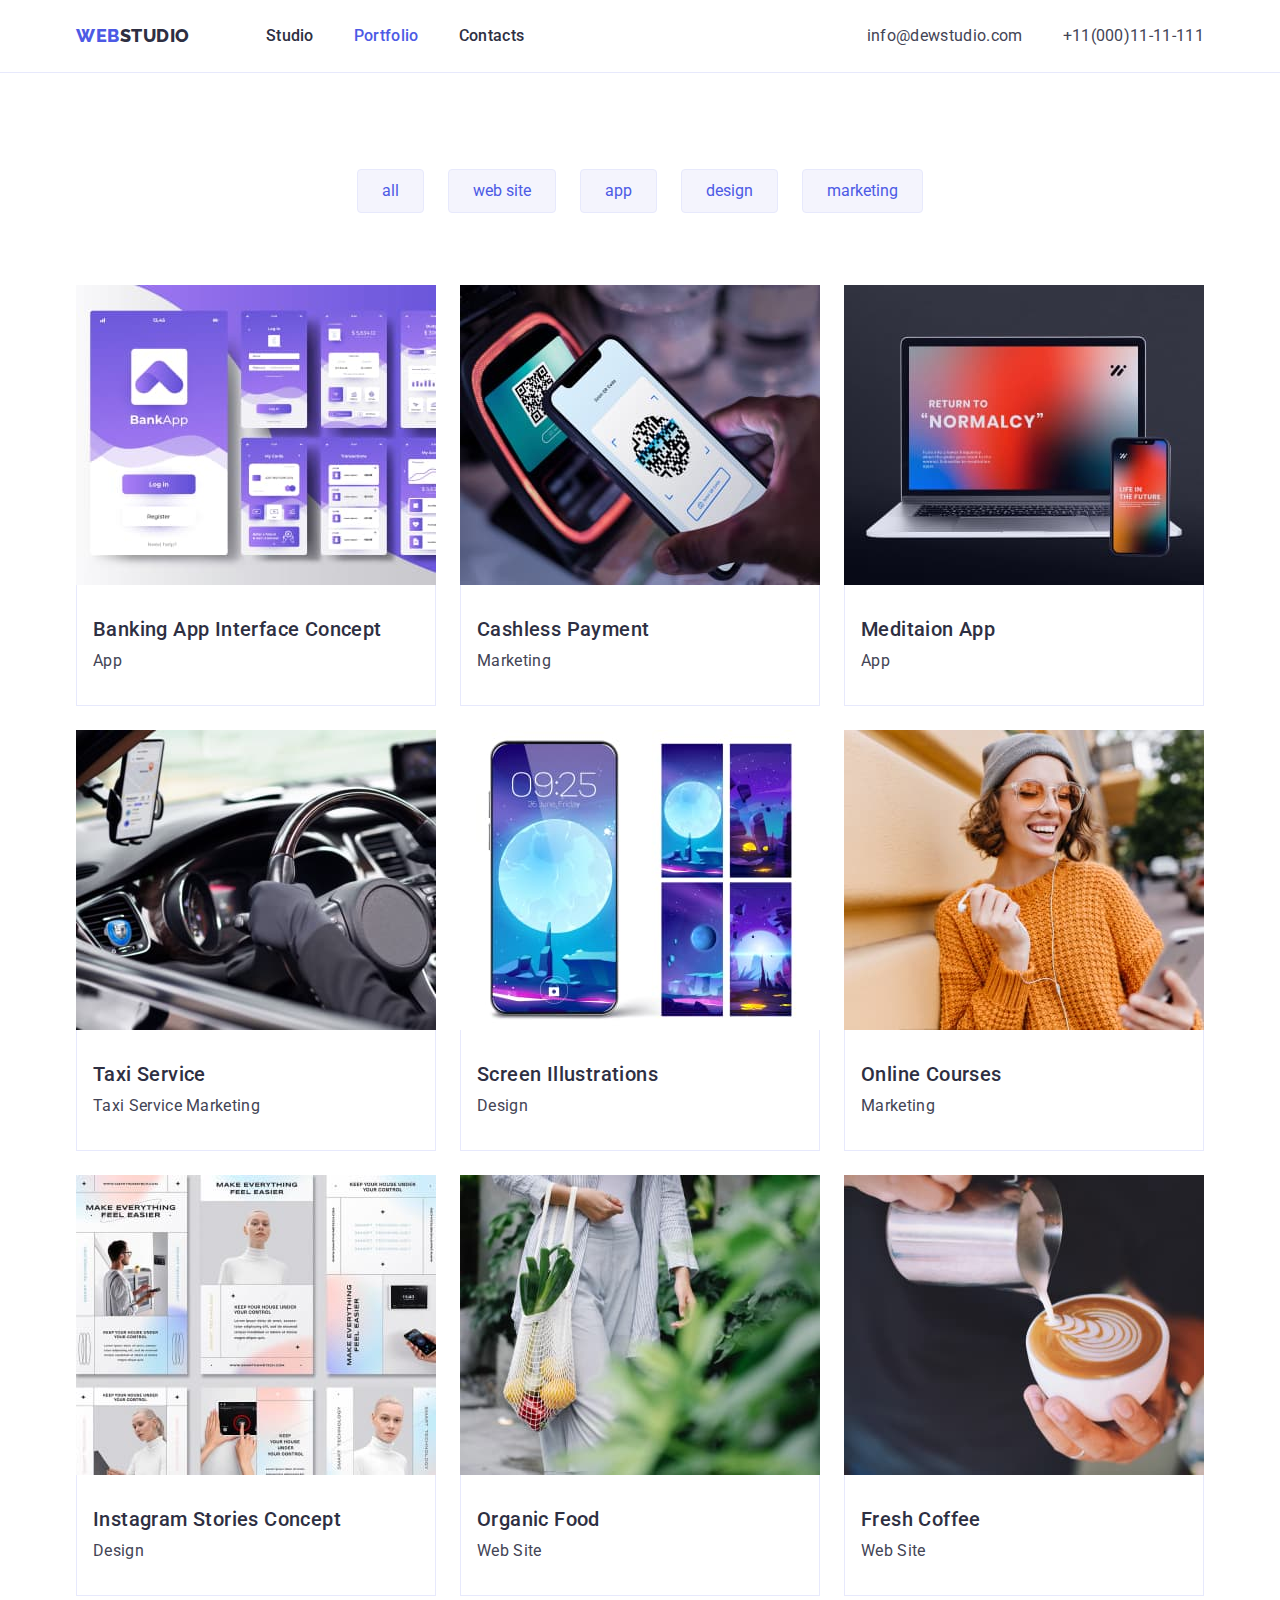
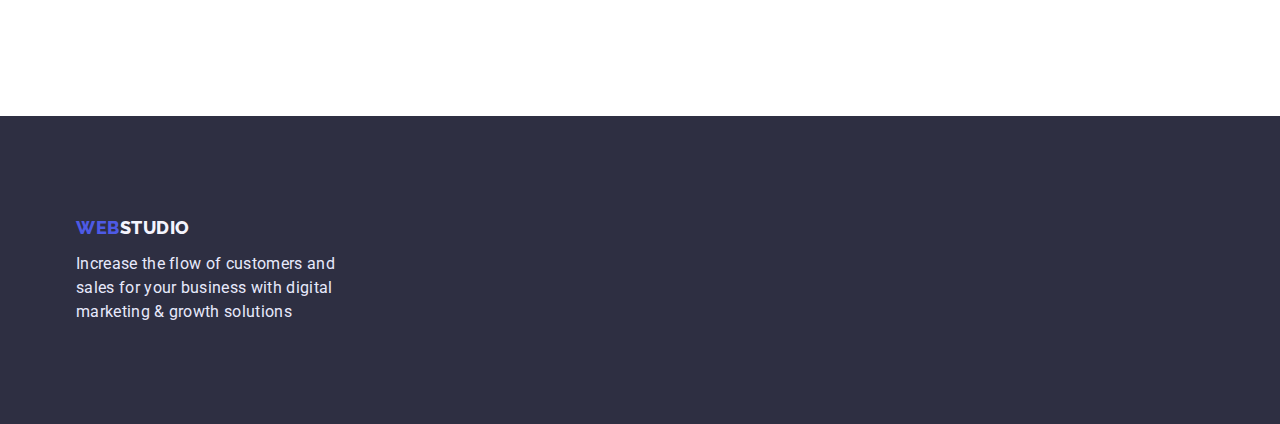
==== portfolio.html @ 31336d46 "Initial commit" ====
<!DOCTYPE html>
<html lang="en">
  <head>
    <meta charset="UTF-8" />
    <meta http-equiv="X-UA-Compatible" content="IE=edge" />
    <meta name="viewport" content="width=device-width, initial-scale=1.0" />
    <title>Document</title>
    <!-- normalize -->
    <link
      rel="stylesheet"
      href="https://cdn.jsdelivr.net/npm/modern-normalize@1.1.0/modern-normalize.min.css"
    />
    <link rel="preconnect" href="https://fonts.googleapis.com" />
    <link rel="preconnect" href="https://fonts.gstatic.com" crossorigin />
    <link
      href="https://fonts.googleapis.com/css2?family=Raleway:wght@800&family=Roboto:wght@400;500;700&display=swap"
      rel="stylesheet"
    />
    <link rel="stylesheet" href="./css/styles.css" />
  </head>
  <body>
    <header class="header">
      <div class="container">
        <nav class="main-nav">
          <a href="./index.html" class="logo"
            ><span class="logo-span">Web</span>Studio</a
          >
          <ul class="site-nav">
            <li class="item">
              <a href="./index.html" class="link">Studio</a>
            </li>
            <li class="item">
              <a href="./portfolio.html" class="link current">Portfolio</a>
            </li>
            <li class="item"><a href="#" class="link">Contacts</a></li>
          </ul>

          <ul class="contact-nav list">
            <li class="item">
              <a href="mailto:info@dewstudio.com" class="link"
                >info@dewstudio.com</a
              >
            </li>

            <li class="item">
              <a href="tel:+110001111111" class="link">+11(000)11-11-111</a>
            </li>
          </ul>
        </nav>
      </div>
    </header>
    <main>
      <section class="section-portfolio">
        <div class="container">
          <h1 class="visually-hidden">Portfolio</h1>
          <ul class="btn-list">
            <li>
              <button type="button" class="button-decor">all</button>
            </li>
            <li>
              <button type="button" class="button-decor">web site</button>
            </li>
            <li>
              <button type="button" class="button-decor">app</button>
            </li>
            <li>
              <button type="button" class="button-decor">design</button>
            </li>
            <li>
              <button type="button" class="button-decor">marketing</button>
            </li>
          </ul>
          <ul class="card-set">
            <li class="card-set-item">
              <a href="" class="">
                <img
                  src="./images/bank.jpg"
                  alt="Banking"
                  width="360"
                  height="300"
                />
                <div class="card-content border">
                  <h2 class="subtitle">Banking App Interface Concept</h2>

                  <p class="subtitle-text">App</p>
                </div>
              </a>
            </li>
            <li class="card-set-item">
              <a href="" class="">
                <img
                  src="./images/mobileapp.jpg"
                  alt="mobile application for payment"
                  width="360"
                  height="300"
                />
                <div class="card-content border">
                  <h2 class="subtitle">Cashless Payment</h2>
                  <p class="subtitle-text">Marketing</p>
                </div>
              </a>
            </li>
            <li class="card-set-item">
              <a href="" class="">
                <img
                  src="./images/application.jpg"
                  alt="Meditaion App"
                  width="360"
                  height="300"
                />
                <div class="card-content border">
                  <h2 class="subtitle">Meditaion App</h2>
                  <p class="subtitle-text">App</p>
                </div>
              </a>
            </li>
            <li class="card-set-item">
              <a href="" class="">
                <img
                  src="./images/taxi.jpg"
                  alt="taxi app"
                  width="360"
                  height="300"
                />
                <div class="card-content border">
                  <h2 class="subtitle">Taxi Service</h2>
                  <p class="subtitle-text">Taxi Service Marketing</p>
                </div>
              </a>
            </li>
            <li class="card-set-item">
              <a href="" class="">
                <img
                  src="./images/screen.jpg"
                  alt="Screen Illustrations"
                  width="360"
                  height="300"
                />
                <div class="card-content border">
                  <h2 class="subtitle">Screen Illustrations</h2>
                  <p class="subtitle-text">Design</p>
                </div>
              </a>
            </li>
            <li class="card-set-item">
              <a href="" class="">
                <img
                  src="./images/courses.jpg"
                  alt="Online Courses"
                  width="360"
                  height="300"
                />
                <div class="card-content border">
                  <h2 class="subtitle">Online Courses</h2>
                  <p class="subtitle-text">Marketing</p>
                </div>
              </a>
            </li>
            <li class="card-set-item">
              <a href="" class="">
                <img
                  src="./images/stories.jpg"
                  alt="Instagram Stories"
                  width="360"
                  height="300"
                />
                <div class="card-content border">
                  <h2 class="subtitle">Instagram Stories Concept</h2>
                  <p class="subtitle-text">Design</p>
                </div>
              </a>
            </li>
            <li class="card-set-item">
              <a href="" class="">
                <img
                  src="./images/food.jpg"
                  alt="food bag"
                  width="360"
                  height="300"
                />
                <div class="card-content border">
                  <h2 class="subtitle">Organic Food</h2>
                  <p class="subtitle-text">Web Site</p>
                </div>
              </a>
            </li>
            <li class="card-set-item">
              <a href="" class="">
                <img
                  src="./images/coffee.jpg"
                  alt="a cap of coffee"
                  width="360"
                  height="300"
                />
                <div class="card-content border">
                  <h2 class="subtitle">Fresh Coffee</h2>
                  <p class="subtitle-text">Web Site</p>
                </div>
              </a>
            </li>
          </ul>
        </div>
      </section>
    </main>
    <footer class="footer">
      <div class="container">
        <a href="./index.html" class="logo-footer"
          ><span class="logo-span">Web</span>Studio</a
        >
        <p class="text-footer">
          Increase the flow of customers and sales for your business with
          digital marketing & growth solutions
        </p>
      </div>
    </footer>
  </body>
</html>
---- css/styles.css ----
:root {
    --title-text-color: #2E2F42;
    --accent-color:#4D5AE5;
    --white-color:#ffffff;
    --text-color:#434455;
    --bg-color: #F4F4FD;
    --border-color: #E7E9FC;
    --btn-bg-color: #404BBF;
    --card-shadow:0px 1px 6px rgba(46, 47, 66, 0.08),
        0px 1px 1px rgba(46, 47, 66, 0.16),
        0px 2px 1px rgba(46, 47, 66, 0.08);

        --row-indent:24px;
        --col-indent:24px;
        --items: 3;
}
body {
    font-family: 'Roboto', sans-serif;
    color: var(--text-color);
    background-color: var(--white-color);
    font-size: 16px;
}
h1,
h2,
h3, 
h4,
h5,
h6,
p
{
    margin: 0;
}
img {
    display: block;
    max-width: 100%;
    height: auto;
}
ul, ol {
    margin: 0;
    padding: 0 ;
    list-style: none;
    
}
button {
    cursor: pointer;
    padding: 0;
    border: none;
    background-color: transparent;
    font: inherit;
}
a {
    color: currentColor;
    text-decoration: none;
}
.container{
        width: 1158px;
        padding-left: 15px;
        padding-right: 15px;
        margin-left: auto;
        margin-right: auto;
}
.header{
    border-bottom: 1px solid var(--border-color);
}
.main-nav{
    display:flex;
    align-items: center;
   
   
}

/* разметка логотипа */
.logo {
    color: var(--title-text-color);
    font-family: 'Raleway', sans-serif;
    font-weight: 800;
    font-size: 18px;
    line-height: 1.33;
    text-transform: uppercase;
    text-decoration: none;
    letter-spacing: 0.03em;
    padding-top: 24px;
    padding-bottom: 24px;
}
.logo-span {
 color: var(--accent-color);
}
/* разметка навигации сайта */
.site-nav{
    display: flex;
    margin-left: 76px;
    gap: 40px;
}
.site-nav .link{
    color: var(--title-text-color);
    text-decoration: none; 
    font-weight: 500;
    line-height: 1.5;
    letter-spacing: 0.02em;
    padding-top: 24px;
    padding-bottom: 24px;
    
}
.site-nav .link:hover,
.site-nav .link:focus{
    color: var(--accent-color); 
}
.link.current {
    color: var(--accent-color);
}
.contact-nav {
    display: flex;
    margin-left: auto;
    gap: 40px;
}
.contact-nav .link {
color: var(--text-color);
font-style: normal;
text-decoration: none;
line-height: 1.5;
letter-spacing: 0.02em;
padding-top: 24px;
padding-bottom: 24px;
}
.contact-nav .link:hover,
.contact-nav .link:focus {
    color: var(--accent-color);

}

/*  */
.hero{
    background-color: var(--title-text-color);
    text-align: center;
    padding-top: 188px;
    padding-bottom: 188px;
   
}

.hero-title{
    color: var(--white-color);
    font-size: 56px;
    letter-spacing: 0.02em;
    line-height: 1.07;
    width: 496px;
    margin:0 auto;
    margin-bottom: 48px;

}
.button-hero{
    color: var(--white-color);
    background-color: var(--accent-color);
    font-weight: 500;
    font-size: 16px;
    letter-spacing: 0.04em;
    line-height: 1.5;
    padding: 16px 32px;
    min-width: 169px;
    min-height: 56px;
    border-radius: 4px;
   
}
.button-hero:hover,
.button-hero:focus{
    background-color: var(--btn-bg-color);
}


.visually-hidden {
    position: absolute;
    width: 1px;
    height: 1px;
    margin: -1px;
    border: 0;
    padding: 0;
    
    white-space: nowrap;
    clip-path: inset(100%);
    clip: rect(0 0 0 0);
    overflow: hidden;
  }
  .section-container{
    padding-top: 120px;
    padding-bottom: 120px;
  }
 .card-set {
     display: flex;
     flex-wrap: wrap;
     row-gap: var(--row-indent);
     column-gap: var(--col-indent);

 }

 .card-set-item {
     flex-basis: calc((100% - var(--col-indent) * (var(--items) - 1)) / var(--items));
 }

 .card-content {
     padding-left: 16px;
     padding-top: 32px;
     padding-bottom: 32px;
 }

 .feature {
     --items: 4;
 }

.subtitle{
    color: var(--title-text-color);
    font-weight: 500;
    font-size: 20px;
    letter-spacing: 0.02em;
    line-height: 1.2;
    margin-bottom: 8px;
}
.subtitle-text{
    line-height: 1.5;
    letter-spacing: 0.02em;
    color: var(--text-color);
}
.section-title {
    color: var(--title-text-color); 
    font-size: 36px;
    letter-spacing: 0.02em;
    line-height: 1.11;
    text-transform: capitalize;
    text-align: center;
    margin-bottom: 72px;
}

.section {
    padding-bottom: 120px;
    
}
.section-bg-color{
background-color: var(--bg-color);
padding-top: 120px;
}
.section-card-content{
    text-align: center;
    padding-top: 32px;
    padding-bottom: 32px;
}
.subtitle-card{
    color: var(--title-text-color);
        font-weight: 500;
        font-size: 20px;
        letter-spacing: 0.02em;
        line-height: 1.2;
        margin-bottom: 8px;

}
.section-item-team{
    background-color: var(--white-color);
    border-radius: 0px 0px 4px 4px;
    /* width: 264px; */
    margin-right: 24px;
    box-shadow: var(--card-shadow) ;
}


/*  */
.footer{
    background-color: var(--title-text-color);
    padding-top: 100px;
    padding-bottom: 100px;
}
.logo-footer{
    color: var(--bg-color);
    font-family: 'Raleway', sans-serif;
    font-weight: 800;
    font-size: 18px;
    line-height: 1.33;
    text-transform: uppercase;
    text-decoration: none;
    letter-spacing: 0.03em;
}
.text-footer {
    margin-top: 12px;
    color: var(--border-color);
    line-height: 1.5;
    letter-spacing: 0.02em;
    max-width: 264px;
    
}
/* портфолио кнопки */
.button-decor{
background-color:var(--bg-color);
color: var(--accent-color);
padding: 12px 24px;
border-radius: 4px;
border: 1px solid var(--border-color);

}
.button-decor:hover,
.button-decor:focus{
    background-color: var(--btn-bg-color);
    color:var(--white-color) ;
}

.section-portfolio{
   
    padding-top: 96px;
    padding-bottom: 120px;
}
.btn-list {
    display: flex;
    margin-bottom: 72px;
    justify-content: center;
    gap: 24px;
}



.border {
    border-left:  1px solid #E7E9FC; 
    border-right: 1px solid #E7E9FC;
    border-bottom: 1px solid #E7E9FC;  
}
.bg-card{
    background: #FFFFFF;
        box-shadow: var(--card-shadow);
        border-radius: 0px 0px 4px 4px;
}
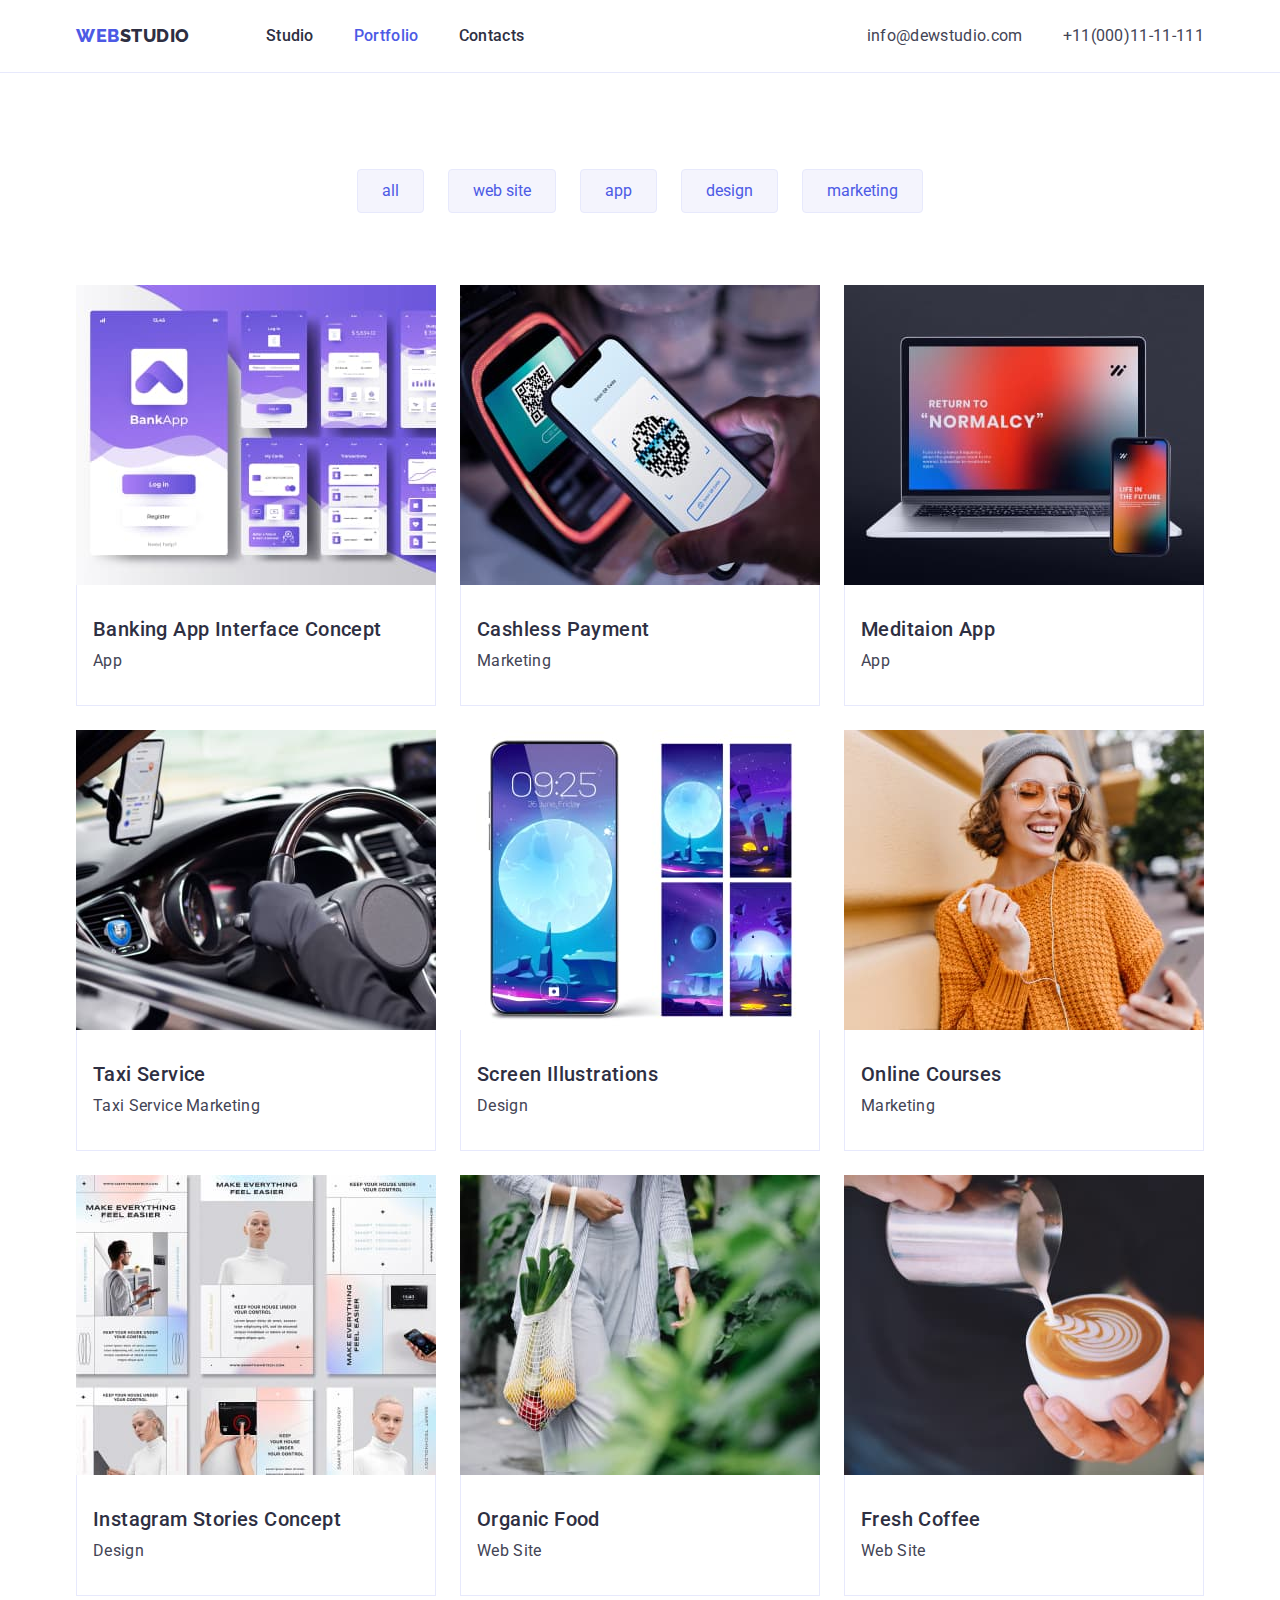
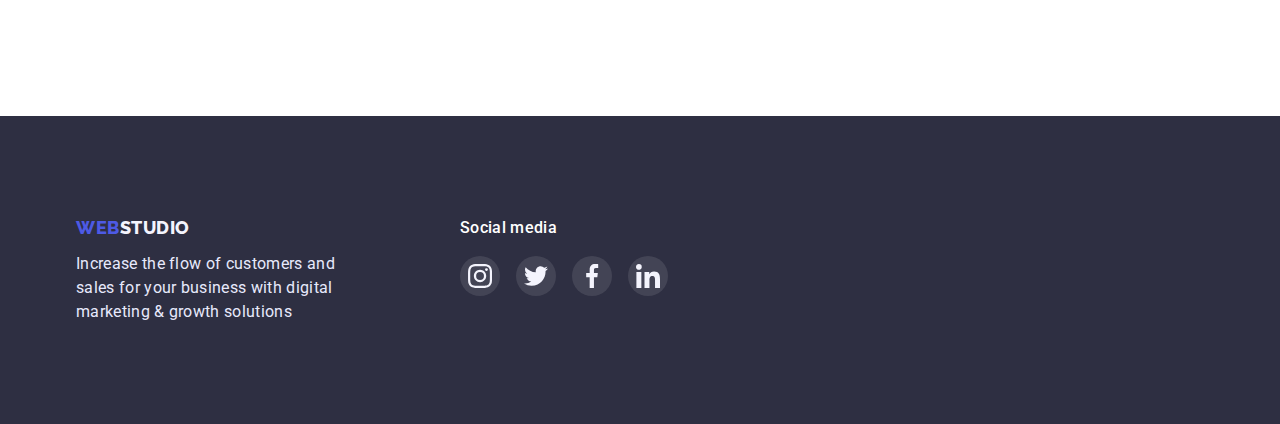
==== commit 71d0c91c: "svg" ====
--- a/portfolio.html
+++ b/portfolio.html
@@ -203,14 +203,69 @@
       </section>
     </main>
     <footer class="footer">
-      <div class="container">
-        <a href="./index.html" class="logo-footer"
-          ><span class="logo-span">Web</span>Studio</a
-        >
-        <p class="text-footer">
-          Increase the flow of customers and sales for your business with
-          digital marketing & growth solutions
-        </p>
+      <div class="container footer-conainer">
+        <div class="logo-footer-container">
+          <a href="./index.html" class="logo-footer"
+            ><span class="logo-span">Web</span>Studio</a
+          >
+          <p class="text-footer">
+            Increase the flow of customers and sales for your business with
+            digital marketing & growth solutions
+          </p>
+        </div>
+        <div>
+          <h2 class="footer-title">Social media</h2>
+          <ul class="socials-footer">
+            <li class="socials-item">
+              <a
+                class="socials-link icon-footer"
+                href=""
+                target="_blank"
+                rel="noreferrer noopener"
+              >
+                <svg class="" width="24" height="24">
+                  <use href="./images/icons.svg#instagram"></use>
+                </svg>
+              </a>
+            </li>
+            <li class="socials-item">
+              <a
+                class="socials-link icon-footer"
+                href=""
+                target="_blank"
+                rel="noreferrer noopener"
+              >
+                <svg class="" width="24" height="24">
+                  <use href="./images/icons.svg#twitter"></use>
+                </svg>
+              </a>
+            </li>
+            <li class="socials-item">
+              <a
+                class="socials-link icon-footer"
+                href=""
+                target="_blank"
+                rel="noreferrer noopener"
+              >
+                <svg class="" width="24" height="24">
+                  <use href="./images/icons.svg#facebook"></use>
+                </svg>
+              </a>
+            </li>
+            <li class="socials-item">
+              <a
+                class="socials-link icon-footer"
+                href=""
+                target="_blank"
+                rel="noreferrer noopener"
+              >
+                <svg class="" width="24" height="24">
+                  <use href="./images/icons.svg#linkedin"></use>
+                </svg>
+              </a>
+            </li>
+          </ul>
+        </div>
       </div>
     </footer>
   </body>
--- a/css/styles.css
+++ b/css/styles.css
@@ -53,7 +53,7 @@
     text-decoration: none;
 }
 .container{
-        width: 1158px;
+        max-width: 1158px;
         padding-left: 15px;
         padding-right: 15px;
         margin-left: auto;
@@ -61,6 +61,8 @@
 }
 .header{
     border-bottom: 1px solid var(--border-color);
+    max-width: 1440px;
+        margin: 0 auto;
 }
 .main-nav{
     display:flex;
@@ -135,6 +137,25 @@
     padding-top: 188px;
     padding-bottom: 188px;
    
+}
+
+
+.hero-image {
+
+    max-width: 1440px;
+    height: 600px;
+    margin-left: auto;
+    margin-right: auto;
+    border: 1px solid #000000;
+    box-shadow: 0px 4px 4px rgba(0, 0, 0, 0.25);
+    background-image:
+        linear-gradient(rgba(46, 47, 66, 0.7),
+            rgba(46, 47, 66, 0.7)),
+        url('../images/people-office.jpg');
+    background-repeat: no-repeat;
+    background-position: center;
+    background-size: cover;
+
 }
 
 .hero-title{
@@ -204,7 +225,15 @@
  .feature {
      --items: 4;
  }
-
+.feature-card{
+    display: flex;
+    max-width: 100%;
+    height: 112px;
+    background-color: var(--bg-color);
+    border-radius: 4px;
+    align-items: center;
+    justify-content: center;
+}
 .subtitle{
     color: var(--title-text-color);
     font-weight: 500;
@@ -258,12 +287,60 @@
     box-shadow: var(--card-shadow) ;
 }
 
-
+.socials{
+    display: flex;
+    justify-content: center;
+    gap: 24px;
+}
+.socials-link{
+    display: flex;
+    align-items: center;
+    justify-content: center;
+    width: 40px;
+    height: 40px;
+    border-radius: 50%;
+    fill: var(--bg-color);
+}
+
+.socials-link.icon{
+    background-color: var(--accent-color);
+}
+.socials-link.icon:hover,
+.socials-link.icon:focus{
+    background-color: var(--btn-bg-color);
+}
+.socials-card-margin{
+    margin-bottom: 8px;
+}
+
+.customers-list{
+    display: flex;
+    gap: 24px;
+}
+.customers-link{
+    display: flex;
+        align-items: center;
+        justify-content: center;
+        width: 168px;
+        height: 88px;
+        border: 1px solid #8E8F99;
+        fill: #8E8F99;
+        border-radius: 4px;
+
+}
+.customers-link:hover,
+.customers-link:focus {
+    border: 1px solid var(--btn-bg-color);
+        fill: var(--btn-bg-color);
+}
 /*  */
 .footer{
     background-color: var(--title-text-color);
     padding-top: 100px;
     padding-bottom: 100px;
+}
+.footer-conainer{
+    display: flex;
 }
 .logo-footer{
     color: var(--bg-color);
@@ -275,6 +352,19 @@
     text-decoration: none;
     letter-spacing: 0.03em;
 }
+.logo-footer-container{
+margin-right: 120px;
+}
+.footer-title{
+
+    margin-bottom: 16px;
+    color: var(--white-color);
+    font-weight: 500;
+    font-size: 16px;
+    letter-spacing: 0.02em;
+    line-height: 1.5;
+
+}
 .text-footer {
     margin-top: 12px;
     color: var(--border-color);
@@ -282,6 +372,19 @@
     letter-spacing: 0.02em;
     max-width: 264px;
     
+}
+.socials-footer {
+    display: flex;
+    justify-content: center;
+    gap: 16px;
+}
+.socials-link.icon-footer {
+    background-color: rgba(255, 255, 255, 0.1);
+}
+
+.socials-link.icon-footer:hover,
+.socials-link.icon-footer:focus {
+    background-color: #31D0AA;;
 }
 /* портфолио кнопки */
 .button-decor{
@@ -309,16 +412,13 @@
     justify-content: center;
     gap: 24px;
 }
-
-
-
 .border {
     border-left:  1px solid #E7E9FC; 
     border-right: 1px solid #E7E9FC;
     border-bottom: 1px solid #E7E9FC;  
 }
 .bg-card{
-    background: #FFFFFF;
+    background: var(--white-color);
         box-shadow: var(--card-shadow);
         border-radius: 0px 0px 4px 4px;
 }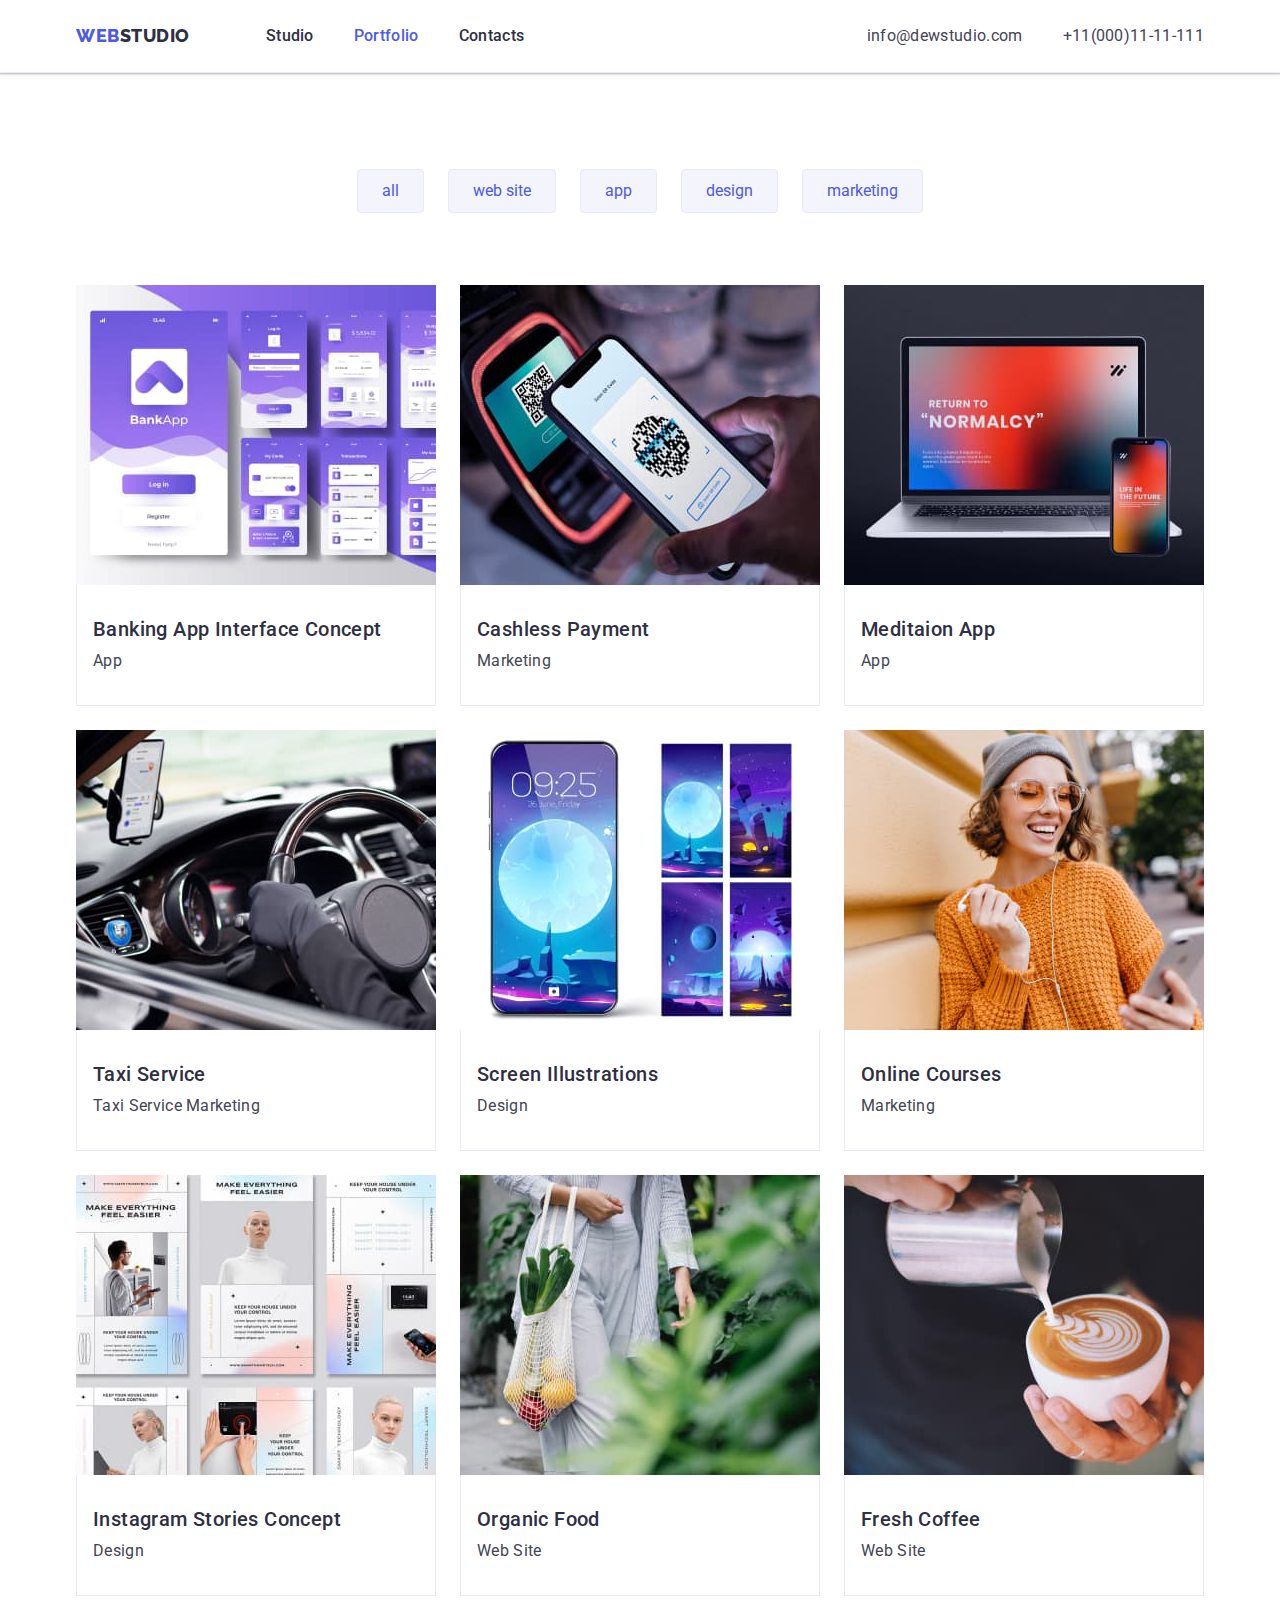
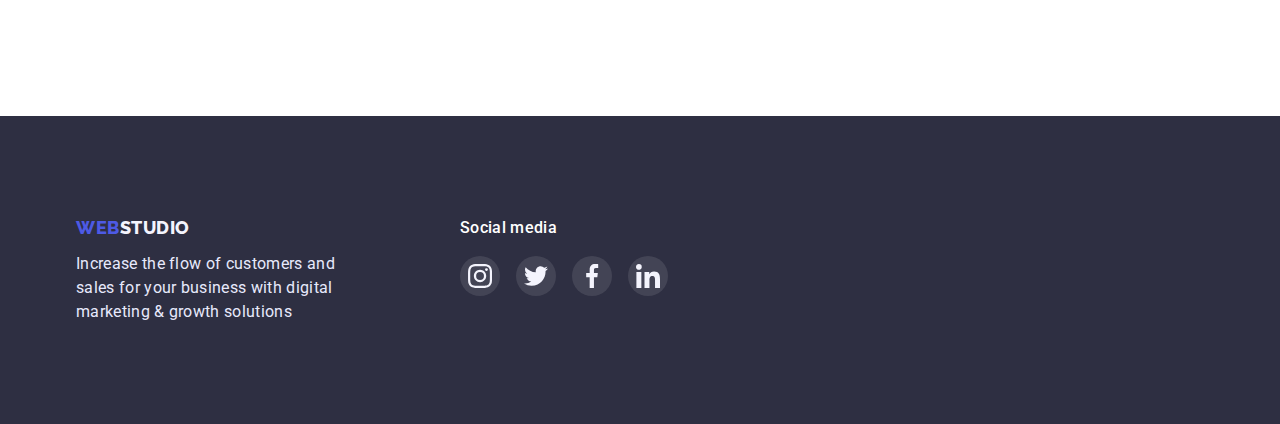
==== commit aeca2843: "fix bug" ====
--- a/portfolio.html
+++ b/portfolio.html
@@ -72,7 +72,7 @@
           </ul>
           <ul class="card-set">
             <li class="card-set-item">
-              <a href="" class="">
+              <a href="" class="bg-portfolio">
                 <img
                   src="./images/bank.jpg"
                   alt="Banking"
@@ -87,7 +87,7 @@
               </a>
             </li>
             <li class="card-set-item">
-              <a href="" class="">
+              <a href="" class="bg-portfolio">
                 <img
                   src="./images/mobileapp.jpg"
                   alt="mobile application for payment"
@@ -101,7 +101,7 @@
               </a>
             </li>
             <li class="card-set-item">
-              <a href="" class="">
+              <a href="" class="bg-portfolio">
                 <img
                   src="./images/application.jpg"
                   alt="Meditaion App"
@@ -115,7 +115,7 @@
               </a>
             </li>
             <li class="card-set-item">
-              <a href="" class="">
+              <a href="" class="bg-portfolio">
                 <img
                   src="./images/taxi.jpg"
                   alt="taxi app"
@@ -129,7 +129,7 @@
               </a>
             </li>
             <li class="card-set-item">
-              <a href="" class="">
+              <a href="" class="bg-portfolio">
                 <img
                   src="./images/screen.jpg"
                   alt="Screen Illustrations"
@@ -143,7 +143,7 @@
               </a>
             </li>
             <li class="card-set-item">
-              <a href="" class="">
+              <a href="" class="bg-portfolio">
                 <img
                   src="./images/courses.jpg"
                   alt="Online Courses"
@@ -157,7 +157,7 @@
               </a>
             </li>
             <li class="card-set-item">
-              <a href="" class="">
+              <a href="" class="bg-portfolio">
                 <img
                   src="./images/stories.jpg"
                   alt="Instagram Stories"
@@ -171,7 +171,7 @@
               </a>
             </li>
             <li class="card-set-item">
-              <a href="" class="">
+              <a href="" class="bg-portfolio">
                 <img
                   src="./images/food.jpg"
                   alt="food bag"
@@ -185,7 +185,7 @@
               </a>
             </li>
             <li class="card-set-item">
-              <a href="" class="">
+              <a href="" class="bg-portfolio">
                 <img
                   src="./images/coffee.jpg"
                   alt="a cap of coffee"
@@ -203,7 +203,7 @@
       </section>
     </main>
     <footer class="footer">
-      <div class="container footer-conainer">
+      <div class="container footer-container">
         <div class="logo-footer-container">
           <a href="./index.html" class="logo-footer"
             ><span class="logo-span">Web</span>Studio</a
--- a/css/styles.css
+++ b/css/styles.css
@@ -6,9 +6,15 @@
     --bg-color: #F4F4FD;
     --border-color: #E7E9FC;
     --btn-bg-color: #404BBF;
-    --card-shadow:0px 1px 6px rgba(46, 47, 66, 0.08),
+    --card-shadow: 0px 1px 6px rgba(46, 47, 66, 0.08),
         0px 1px 1px rgba(46, 47, 66, 0.16),
         0px 2px 1px rgba(46, 47, 66, 0.08);
+
+     --btn-shadow: 0px 3px 1px rgba(0, 0, 0, 0.1), 0px 2px 1px rgba(0, 0, 0, 0.08), 0px 2px 2px rgba(0, 0, 0, 0.12);
+   --footer-shadow: 0px 2px 1px rgba(46, 47, 66, 0.08),
+    0px 1px 1px rgba(46, 47, 66, 0.16),
+    0px 1px 6px rgba(46, 47, 66, 0.08);
+        
 
         --row-indent:24px;
         --col-indent:24px;
@@ -52,6 +58,7 @@
     color: currentColor;
     text-decoration: none;
 }
+/* дублирующие классы */
 .container{
         max-width: 1158px;
         padding-left: 15px;
@@ -59,19 +66,28 @@
         margin-left: auto;
         margin-right: auto;
 }
+ .card-set {
+     display: flex;
+     flex-wrap: wrap;
+     row-gap: var(--row-indent);
+     column-gap: var(--col-indent);
+
+ }
+
+ .card-set-item {
+     flex-basis: calc((100% - var(--col-indent) * (var(--items) - 1)) / var(--items));
+ }
+/* разметка шапки */
 .header{
+
+    box-shadow: var(--footer-shadow);
     border-bottom: 1px solid var(--border-color);
-    max-width: 1440px;
-        margin: 0 auto;
 }
 .main-nav{
     display:flex;
     align-items: center;
-   
-   
-}
-
-/* разметка логотипа */
+}
+
 .logo {
     color: var(--title-text-color);
     font-family: 'Raleway', sans-serif;
@@ -87,7 +103,7 @@
 .logo-span {
  color: var(--accent-color);
 }
-/* разметка навигации сайта */
+
 .site-nav{
     display: flex;
     margin-left: 76px;
@@ -130,24 +146,17 @@
 
 }
 
-/*  */
+/* разметка героя */
 .hero{
     background-color: var(--title-text-color);
     text-align: center;
     padding-top: 188px;
-    padding-bottom: 188px;
-   
-}
-
-
+    padding-bottom: 188px; 
+}
 .hero-image {
-
     max-width: 1440px;
-    height: 600px;
     margin-left: auto;
     margin-right: auto;
-    border: 1px solid #000000;
-    box-shadow: 0px 4px 4px rgba(0, 0, 0, 0.25);
     background-image:
         linear-gradient(rgba(46, 47, 66, 0.7),
             rgba(46, 47, 66, 0.7)),
@@ -155,9 +164,7 @@
     background-repeat: no-repeat;
     background-position: center;
     background-size: cover;
-
-}
-
+}
 .hero-title{
     color: var(--white-color);
     font-size: 56px;
@@ -166,7 +173,6 @@
     width: 496px;
     margin:0 auto;
     margin-bottom: 48px;
-
 }
 .button-hero{
     color: var(--white-color);
@@ -178,15 +184,13 @@
     padding: 16px 32px;
     min-width: 169px;
     min-height: 56px;
-    border-radius: 4px;
-   
+    border-radius: 4px; 
 }
 .button-hero:hover,
 .button-hero:focus{
     background-color: var(--btn-bg-color);
 }
-
-
+/* разметка контейнера our features */
 .visually-hidden {
     position: absolute;
     width: 1px;
@@ -204,24 +208,6 @@
     padding-top: 120px;
     padding-bottom: 120px;
   }
- .card-set {
-     display: flex;
-     flex-wrap: wrap;
-     row-gap: var(--row-indent);
-     column-gap: var(--col-indent);
-
- }
-
- .card-set-item {
-     flex-basis: calc((100% - var(--col-indent) * (var(--items) - 1)) / var(--items));
- }
-
- .card-content {
-     padding-left: 16px;
-     padding-top: 32px;
-     padding-bottom: 32px;
- }
-
  .feature {
      --items: 4;
  }
@@ -233,6 +219,7 @@
     border-radius: 4px;
     align-items: center;
     justify-content: center;
+    margin-bottom: 8px;
 }
 .subtitle{
     color: var(--title-text-color);
@@ -247,6 +234,7 @@
     letter-spacing: 0.02em;
     color: var(--text-color);
 }
+/* секция сотрудников */
 .section-title {
     color: var(--title-text-color); 
     font-size: 36px;
@@ -282,7 +270,6 @@
 .section-item-team{
     background-color: var(--white-color);
     border-radius: 0px 0px 4px 4px;
-    /* width: 264px; */
     margin-right: 24px;
     box-shadow: var(--card-shadow) ;
 }
@@ -312,7 +299,12 @@
 .socials-card-margin{
     margin-bottom: 8px;
 }
-
+.bg-card {
+    background: var(--white-color);
+    box-shadow: var(--card-shadow);
+    border-radius: 0px 0px 4px 4px;
+}
+/* разьетка секции клиентов ссылки */
 .customers-list{
     display: flex;
     gap: 24px;
@@ -326,6 +318,7 @@
         border: 1px solid #8E8F99;
         fill: #8E8F99;
         border-radius: 4px;
+        outline: transparent;
 
 }
 .customers-link:hover,
@@ -333,13 +326,13 @@
     border: 1px solid var(--btn-bg-color);
         fill: var(--btn-bg-color);
 }
-/*  */
+/* разметка футера */
 .footer{
     background-color: var(--title-text-color);
     padding-top: 100px;
     padding-bottom: 100px;
 }
-.footer-conainer{
+.footer-container{
     display: flex;
 }
 .logo-footer{
@@ -393,18 +386,12 @@
 padding: 12px 24px;
 border-radius: 4px;
 border: 1px solid var(--border-color);
-
 }
 .button-decor:hover,
 .button-decor:focus{
     background-color: var(--btn-bg-color);
     color:var(--white-color) ;
-}
-
-.section-portfolio{
-   
-    padding-top: 96px;
-    padding-bottom: 120px;
+    box-shadow: var(--btn-shadow);
 }
 .btn-list {
     display: flex;
@@ -412,13 +399,34 @@
     justify-content: center;
     gap: 24px;
 }
+/* разметка карточек портфолио */
+
+
+
+.section-portfolio{
+    padding-top: 96px;
+    padding-bottom: 120px;
+}
+ .card-content {
+     padding-left: 16px;
+     padding-top: 32px;
+     padding-bottom: 32px;
+ }
 .border {
+  
     border-left:  1px solid #E7E9FC; 
     border-right: 1px solid #E7E9FC;
     border-bottom: 1px solid #E7E9FC;  
 }
-.bg-card{
-    background: var(--white-color);
-        box-shadow: var(--card-shadow);
-        border-radius: 0px 0px 4px 4px;
+.bg-portfolio{
+    outline: transparent;
+    display: inline-block;
+  
+}
+
+
+.bg-portfolio:hover,
+.bg-portfolio:focus{
+    box-shadow: var(--card-shadow);
+   
 }